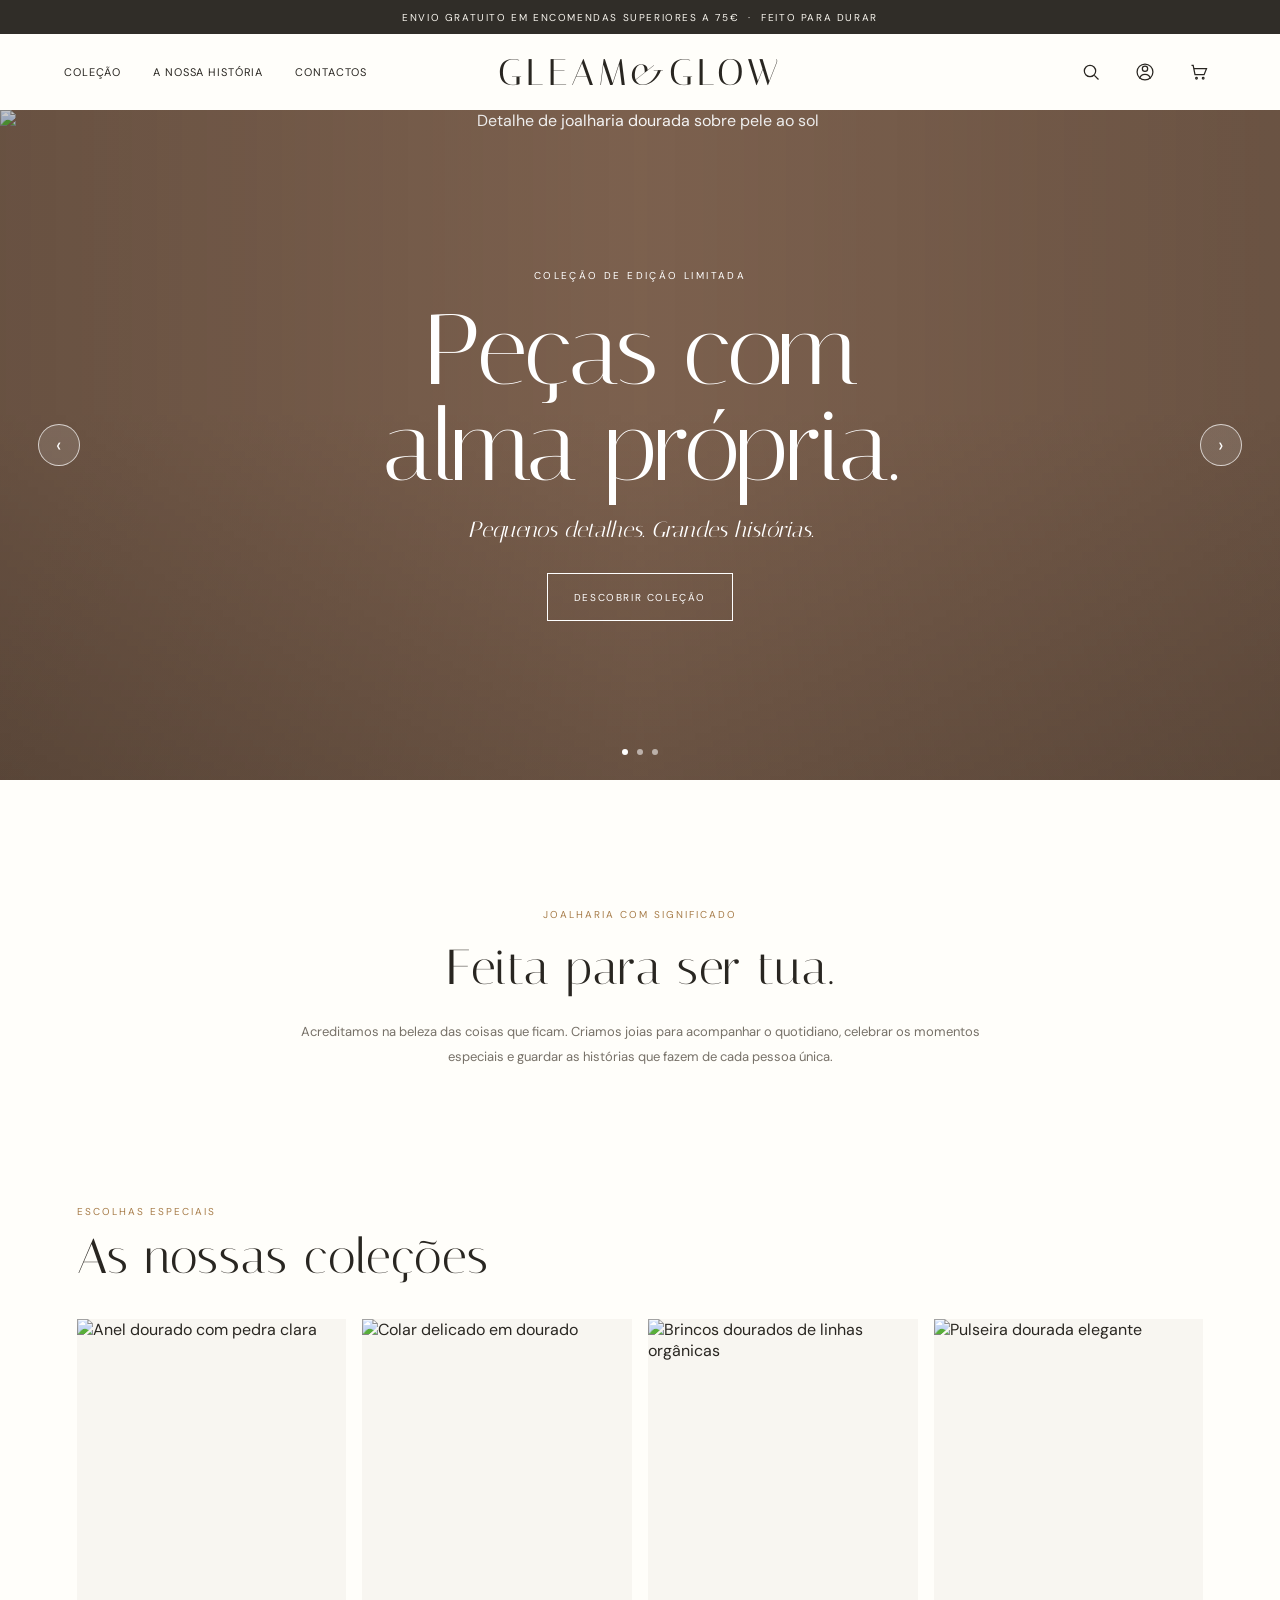
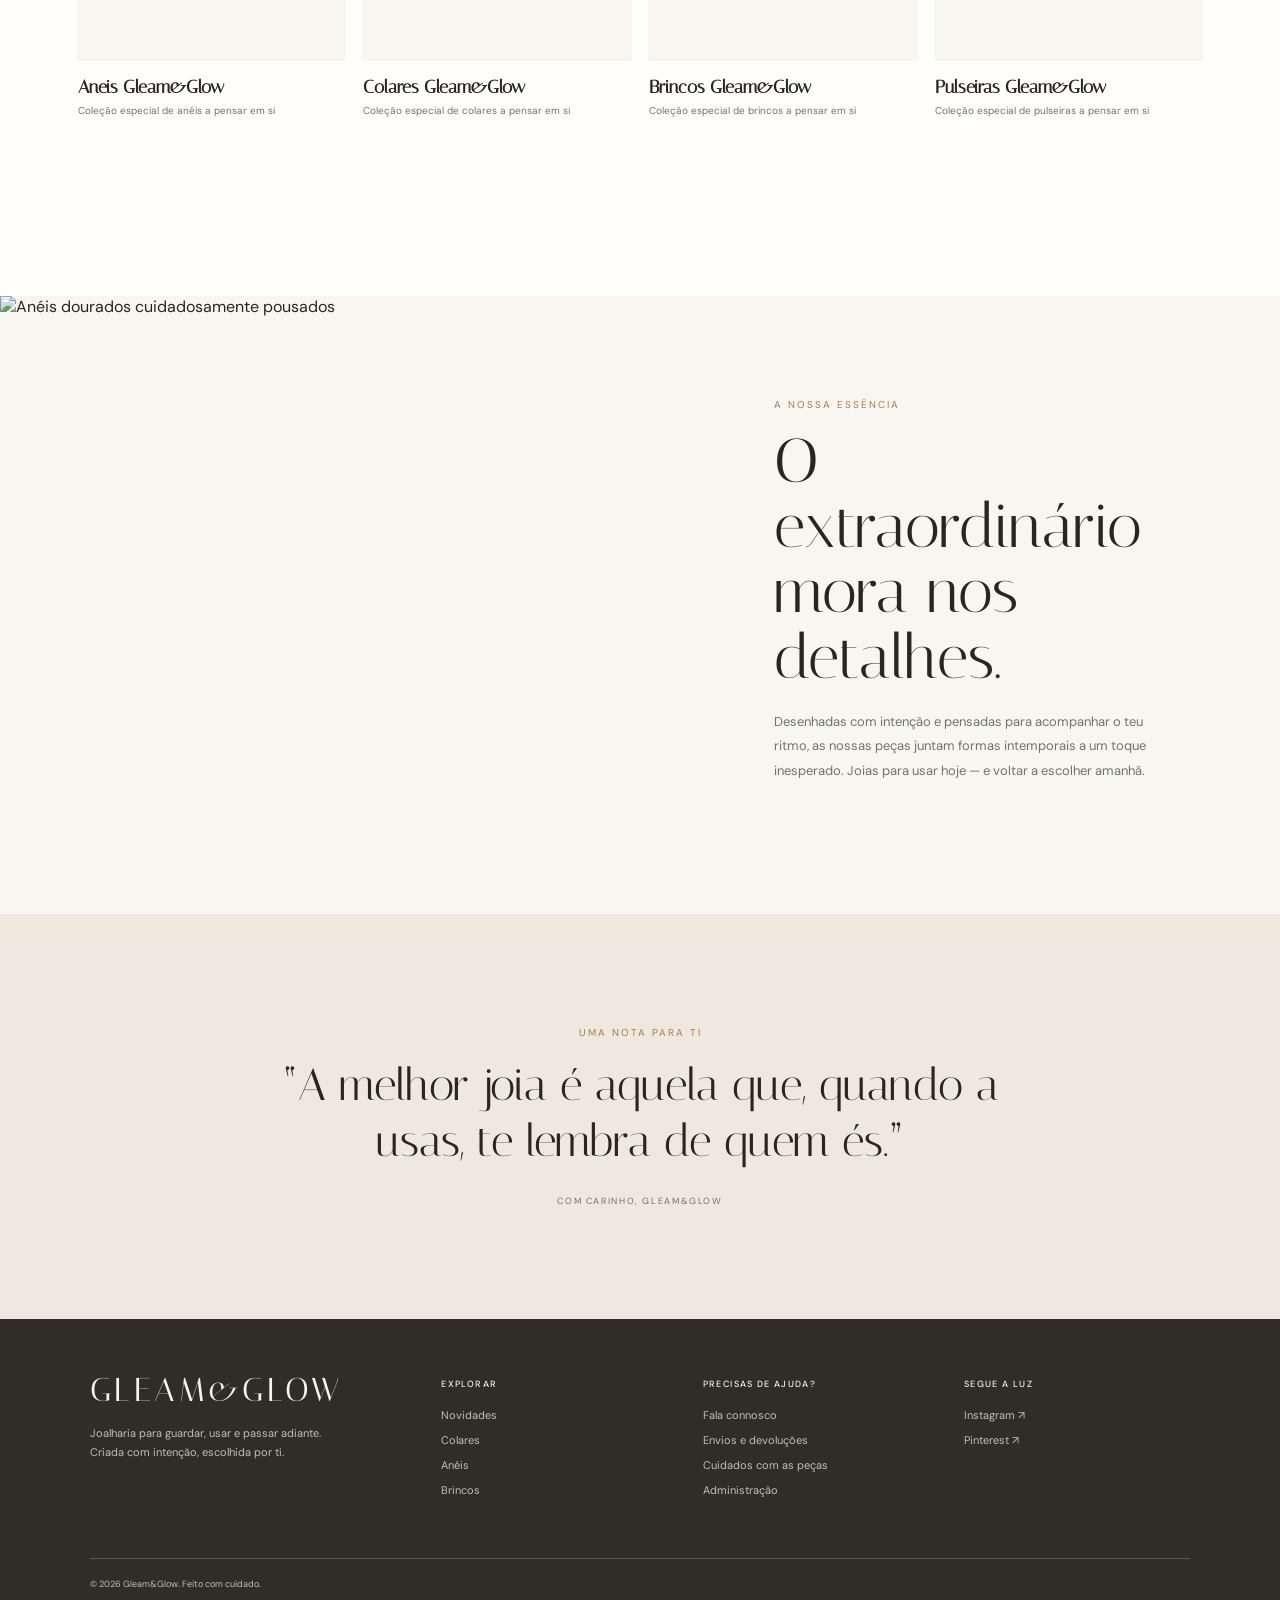
==== index.html @ 5b0f374b "Add files via upload" ====
<!doctype html>
<html lang="pt-PT">
<head>
  <meta charset="utf-8">
  <meta name="viewport" content="width=device-width, initial-scale=1">
  <meta name="theme-color" content="#f8f6f1">
  <meta name="description" content="Joalharia para guardar, usar e passar adiante. Descubra peças feitas para acompanhar os seus momentos.">
  <title>Gleam&Glow — Joalharia para todos os dias</title>
  <link rel="preconnect" href="https://images.unsplash.com">
  <link rel="preconnect" href="https://fonts.googleapis.com">
  <link rel="preconnect" href="https://fonts.gstatic.com" crossorigin>
  <link href="https://fonts.googleapis.com/css2?family=DM+Sans:wght@400;500;600&family=Italiana&display=swap" rel="stylesheet">
  <link rel="stylesheet" href="styles.css">
</head>

<script src="https://cdn.jsdelivr.net/npm/@supabase/supabase-js@2"></script>
<script src="supabase-config.js"></script>


<body>
  <div class="announcement">Envio gratuito em encomendas superiores a 75€ &nbsp;·&nbsp; Feito para durar</div>
  <header class="site-header">
    <button class="menu-toggle" type="button" aria-label="Abrir menu" aria-expanded="false">
      <svg viewBox="0 0 24 24" aria-hidden="true"><path d="M3 7h18M3 12h18M3 17h18"/></svg>
    </button>
    <nav class="main-nav" aria-label="Navegação principal">
      <a href="#colecao">Coleção</a>
      <a href="#historia">A nossa história</a>
      <a href="#contactos">Contactos</a>
    </nav>
    <a class="wordmark" href="#" aria-label="Gleam&Glow — início">GLEAM&GLOW</a>
    <div class="header-actions">
      <button class="icon-button search-button" type="button" aria-label="Pesquisar" data-message="A pesquisa estará disponível em breve.">
        <svg viewBox="0 0 24 24" aria-hidden="true"><circle cx="10.8" cy="10.8" r="6.8"/><path d="m16 16 5 5"/></svg>
      </button>
      <a class="icon-button account-button" href="admin.html" aria-label="Painel de administração">
        <svg viewBox="0 0 24 24" aria-hidden="true"><circle cx="12" cy="8" r="3.2"/><path d="M5.5 20c.7-3.5 3-5.3 6.5-5.3s5.8 1.8 6.5 5.3"/><circle cx="12" cy="12" r="9.5"/></svg>
      </a>
      <button class="icon-button" type="button" aria-label="Carrinho" data-message="O seu carrinho está vazio.">
        <svg viewBox="0 0 24 24" aria-hidden="true"><path d="M3 4h2l2.2 11.2h10.9L21 8H6"/><circle cx="9" cy="19.5" r="1"/><circle cx="17" cy="19.5" r="1"/></svg>
        <span class="cart-count" aria-live="polite">0</span>
      </button>
    </div>
  </header>

  <main>
    <section class="hero" aria-label="Novidades Gleam&Glow">
      <img class="hero-image" src="https://images.unsplash.com/photo-1617038220319-276d3cfab638?auto=format&fit=crop&w=2200&q=88" alt="Detalhe de joalharia dourada sobre pele ao sol">
      <button class="hero-arrow prev" type="button" aria-label="Imagem anterior">‹</button>
      <div class="hero-content">
        <p class="eyebrow">Coleção de edição limitada</p>
        <h1>Peças com<br>alma própria.</h1>
        <p class="hero-copy">Pequenos detalhes. Grandes histórias.</p>
        <a class="button" href="#colecao">Descobrir coleção</a>
      </div>
      <button class="hero-arrow next" type="button" aria-label="Imagem seguinte">›</button>
      <div class="hero-dots" aria-label="Escolher imagem">
        <button type="button" aria-label="Imagem 1" aria-current="true"></button>
        <button type="button" aria-label="Imagem 2" aria-current="false"></button>
        <button type="button" aria-label="Imagem 3" aria-current="false"></button>
      </div>
    </section>

    <section class="intro">
      <p class="section-label">Joalharia com significado</p>
      <h2>Feita para ser tua.</h2>
      <p>Acreditamos na beleza das coisas que ficam. Criamos joias para acompanhar o quotidiano, celebrar os momentos especiais e guardar as histórias que fazem de cada pessoa única.</p>
    </section>

    <section class="collections" id="colecao">
      <div class="section-head">
        <div>
          <p class="section-label">Escolhas especiais</p>
          <h2 class="section-heading">As nossas coleções</h2>
        </div>
      </div>
      <div class="product-grid">
        <article class="product-card">
          <div class="product-photo">
            <img src="https://images.unsplash.com/photo-1605100804763-247f67b3557e?auto=format&fit=crop&w=900&q=85" alt="Anel dourado com pedra clara" loading="lazy">
            <a class="quick-add collection-link" href="aneis.html">Ver toda a coleção</a>
          </div>
          <div class="product-info"><div><h3 class="product-name">Aneis Gleam&Glow</h3><p class="product-detail">Coleção especial de anéis a pensar em si</p></div></div>
        </article>
        <article class="product-card">
          <div class="product-photo">
            <img src="https://images.unsplash.com/photo-1611591437281-460bfbe1220a?auto=format&fit=crop&w=900&q=85" alt="Colar delicado em dourado" loading="lazy">
            <a class="quick-add collection-link" href="colares.html">Ver toda a coleção</a>
          </div>
          <div class="product-info"><div><h3 class="product-name">Colares Gleam&Glow</h3><p class="product-detail">Coleção especial de colares a pensar em si</p></div></div>
        </article>
        <article class="product-card">
          <div class="product-photo">
            <img src="https://images.unsplash.com/photo-1617038220319-276d3cfab638?auto=format&fit=crop&w=900&q=85" alt="Brincos dourados de linhas orgânicas" loading="lazy">
            <a class="quick-add collection-link" href="brincos.html">Ver toda a coleção</a>
          </div>
          <div class="product-info"><div><h3 class="product-name">Brincos Gleam&Glow</h3><p class="product-detail">Coleção especial de brincos a pensar em si</p></div></div>
        </article>
        <article class="product-card">
          <div class="product-photo">
            <img src="https://images.unsplash.com/photo-1617038260897-41a1f14a8ca0?auto=format&fit=crop&w=900&q=85" alt="Pulseira dourada elegante" loading="lazy">
            <a class="quick-add collection-link" href="pulseiras.html">Ver toda a coleção</a>
          </div>
          <div class="product-info"><div><h3 class="product-name">Pulseiras Gleam&Glow</h3><p class="product-detail">Coleção especial de pulseiras a pensar em si</p></div></div>
        </article>
      </div>
    </section>

     <section class="image-story" id="historia">
      <div class="story-image">
        <img src="https://images.unsplash.com/photo-1611652022419-a9419f74343d?auto=format&fit=crop&w=1400&q=85" alt="Anéis dourados cuidadosamente pousados">
      </div>
      <div class="story-copy">
        <p class="section-label">A nossa essência</p>
        <h2>O extraordinário mora nos detalhes.</h2>
        <p>Desenhadas com intenção e pensadas para acompanhar o teu ritmo, as nossas peças juntam formas intemporais a um toque inesperado. Joias para usar hoje — e voltar a escolher amanhã.</p>
      </div>
    </section>

    <section class="quote">
      <p class="section-label">Uma nota para ti</p>
      <blockquote>“A melhor joia é aquela que, quando a usas, te lembra de quem és.”</blockquote>
      <cite>Com carinho, Gleam&Glow</cite>
    </section>
  </main>

  <footer id="contactos">
    <div class="footer-top">
      <div class="footer-brand">
        <a class="wordmark" href="#">GLEAM&GLOW</a>
        <p>Joalharia para guardar, usar e passar adiante. Criada com intenção, escolhida por ti.</p>
      </div>
      <div class="footer-column"><h3>Explorar</h3><a href="#colecao">Novidades</a><a href="#colecao">Colares</a><a href="#colecao">Anéis</a><a href="#colecao">Brincos</a></div>
      <div class="footer-column"><h3>Precisas de ajuda?</h3><a href="mailto:gleamandglow.pt">Fala connosco</a><a href="#contactos">Envios e devoluções</a><a href="#contactos">Cuidados com as peças</a><a href="admin.html">Administração</a></div>
      <div class="footer-column"><h3>Segue a luz</h3><a href="#contactos">Instagram ↗</a><a href="#contactos">Pinterest ↗</a></div>
    </div>
    <div class="footer-bottom"><span>© 2026 Gleam&Glow. Feito com cuidado.</span></div>
  </footer>
  <div class="toast" role="status" aria-live="polite"></div>

  <script src="script.js"></script>
</body>
</html>
---- styles.css ----
:root {
      --ink: #292621;
      --muted: #777168;
      --paper: #f8f6f1;
      --white: #fffefa;
      --sand: #e9e2d7;
      --gold: #a77c49;
      --line: rgba(41, 38, 33, .15);
      --serif: "Italiana", Georgia, serif;
      --sans: "DM Sans", Arial, sans-serif;
    }

    * { box-sizing: border-box; }
    html { scroll-behavior: smooth; }
    body { margin: 0; color: var(--ink); background: var(--white); font-family: var(--sans); }
    button, a { color: inherit; font: inherit; }
    a { text-decoration: none; }
    button { cursor: pointer; }
    img { display: block; width: 100%; }

    .announcement {
      min-height: 34px;
      display: grid;
      place-items: center;
      padding: 7px 16px;
      background: #302d28;
      color: #f9f6ef;
      font-size: 10px;
      letter-spacing: .16em;
      text-align: center;
      text-transform: uppercase;
    }
    .site-header {
      height: 76px;
      position: relative;
      z-index: 5;
      display: grid;
      grid-template-columns: 1fr auto 1fr;
      align-items: center;
      padding: 0 clamp(22px, 5vw, 82px);
      background: var(--white);
    }
    .main-nav, .header-actions { display: flex; align-items: center; gap: clamp(18px, 2.5vw, 38px); }
    .main-nav a {
      font-size: 11px;
      letter-spacing: .08em;
      text-transform: uppercase;
      transition: color .2s ease;
    }
    .main-nav a:hover, .header-actions button:hover, .header-actions a:hover { color: var(--gold); }
    .wordmark {
      font-family: var(--serif);
      font-size: clamp(28px, 3vw, 37px);
      letter-spacing: .11em;
      line-height: 1;
    }
    .header-actions { position: relative; justify-content: flex-end; gap: 20px; }
    .icon-button, .menu-toggle {
      position: relative;
      display: grid;
      place-items: center;
      width: 34px;
      height: 38px;
      padding: 0;
      border: 0;
      background: none;
    }
    .icon-button svg, .menu-toggle svg { width: 20px; height: 20px; stroke: currentColor; fill: none; stroke-width: 1.5; }
    .cart-count {
      position: absolute;
      top: 1px;
      right: -3px;
      display: grid;
      min-width: 16px;
      height: 16px;
      place-items: center;
      padding: 0 4px;
      border-radius: 50%;
      background: var(--gold);
      color: white;
      font-size: 9px;
    }
    .cart-count[hidden] { display: none; }
    .cart-popover {
      position: absolute;
      z-index: 20;
      top: calc(100% + 17px);
      right: 0;
      display: none;
      width: min(390px, calc(100vw - 32px));
      max-height: min(75vh, 620px);
      padding: 22px;
      overflow-y: auto;
      border: 1px solid var(--line);
      background: var(--white);
      box-shadow: 0 16px 40px rgba(41, 38, 33, .16);
    }
    .cart-popover.open { display: block; }
    .cart-popover-heading { display: flex; align-items: center; justify-content: space-between; padding-bottom: 14px; border-bottom: 1px solid var(--line); }
    .cart-popover-heading h2 { margin: 0; font-family: var(--serif); font-size: 24px; font-weight: 400; }
    .cart-popover-close { width: 30px; height: 30px; border: 0; background: none; font-size: 25px; }
    .cart-popover-empty, .cart-empty { margin: 22px 0; color: var(--muted); font-size: 12px; }
    .cart-popover-item { display: grid; grid-template-columns: 76px 1fr; gap: 14px; padding: 16px 0; border-bottom: 1px solid var(--line); }
    .cart-popover-item > img { width: 76px; height: 92px; object-fit: cover; }
    .cart-popover-info h3 { margin: 0 0 4px; font-family: var(--serif); font-size: 17px; font-weight: 400; }
    .cart-popover-info > p { margin: 0; color: var(--muted); font-size: 10px; line-height: 1.5; }
    .cart-popover-controls { display: flex; align-items: center; gap: 10px; margin: 11px 0; }
    .cart-popover-controls button { display: grid; width: 26px; height: 26px; place-items: center; border: 1px solid var(--line); background: transparent; }
    .cart-popover-controls button:disabled { opacity: .4; cursor: not-allowed; }
    .cart-popover-controls span { min-width: 14px; font-size: 11px; text-align: center; }
    .cart-popover-controls .cart-remove { width: auto; margin-left: auto; border: 0; color: var(--muted); font-size: 10px; text-decoration: underline; }
    .cart-popover-info .cart-popover-price { color: var(--ink); font-size: 10px; }
    .cart-popover-info .cart-stock { margin: -5px 0 8px; }
    .cart-popover-footer { padding-top: 16px; }
    .cart-popover-total-row, .checkout-total-row { display: flex; justify-content: space-between; gap: 16px; font-size: 12px; }
    .cart-checkout { width: 100%; margin-top: 14px; border-color: var(--ink); background: var(--ink); color: var(--white); }
    .cart-checkout[hidden] { display: none; }
    .cart-checkout:hover { background: var(--gold); border-color: var(--gold); color: white; }
    .menu-toggle { display: none; }

    .hero {
      min-height: min(670px, 72vw);
      height: 650px;
      position: relative;
      display: grid;
      place-items: center;
      overflow: hidden;
      background: #806451;
      color: white;
      text-align: center;
    }
    .hero-image {
      position: absolute;
      inset: 0;
      width: 100%;
      height: 100%;
      object-fit: cover;
      object-position: center 48%;
      animation: reveal 1.2s ease both;
    }
    .hero::after {
      position: absolute;
      inset: 0;
      background: linear-gradient(90deg, rgba(28, 23, 18, .24), rgba(28, 23, 18, .04) 50%, rgba(28, 23, 18, .22)),
                  linear-gradient(0deg, rgba(28, 23, 18, .2), transparent 55%);
      content: "";
    }
    .hero-content { position: relative; z-index: 1; width: min(680px, 90%); padding: 30px 0; }
    .eyebrow { margin: 0 0 20px; font-size: 10px; letter-spacing: .24em; text-transform: uppercase; }
    .hero h1 {
      margin: 0;
      font-family: var(--serif);
      font-size: clamp(50px, 8vw, 100px);
      font-weight: 400;
      line-height: .96;
      letter-spacing: -.025em;
    }
    .hero-copy { margin: 23px auto 30px; font-family: var(--serif); font-size: clamp(17px, 2vw, 22px); font-style: italic; }
    .button {
      display: inline-flex;
      min-height: 48px;
      align-items: center;
      justify-content: center;
      padding: 0 26px;
      border: 1px solid currentColor;
      background: transparent;
      color: inherit;
      font-size: 10px;
      letter-spacing: .16em;
      text-transform: uppercase;
      transition: background .2s ease, color .2s ease, border-color .2s ease;
    }
    .button:hover { border-color: var(--ink); background: var(--ink); color: white; }
    .hero .button:hover { border-color: white; background: white; color: var(--ink); }
    .hero-arrow {
      position: absolute;
      z-index: 2;
      top: 50%;
      display: grid;
      width: 42px;
      height: 42px;
      place-items: center;
      border: 1px solid rgba(255,255,255,.7);
      border-radius: 50%;
      background: rgba(255,255,255,.12);
      color: white;
      font-size: 20px;
      transform: translateY(-50%);
      transition: background .2s ease;
    }
    .hero-arrow:hover { background: rgba(255,255,255,.3); }
    .hero-arrow.prev { left: clamp(16px, 3vw, 46px); }
    .hero-arrow.next { right: clamp(16px, 3vw, 46px); }
    .hero-dots { position: absolute; z-index: 2; bottom: 25px; left: 50%; display: flex; gap: 9px; transform: translateX(-50%); }
    .hero-dots button { width: 6px; height: 6px; padding: 0; border: 0; border-radius: 50%; background: rgba(255,255,255,.55); }
    .hero-dots button[aria-current="true"] { background: white; }

    .intro { padding: clamp(70px, 10vw, 130px) 24px clamp(40px, 6vw, 72px); text-align: center; }
    .section-label { margin: 0 0 18px; color: var(--gold); font-size: 10px; letter-spacing: .2em; text-transform: uppercase; }
    .intro h2, .section-heading {
      margin: 0;
      font-family: var(--serif);
      font-size: clamp(33px, 4vw, 49px);
      font-weight: 400;
      letter-spacing: .02em;
    }
    .intro p:last-child { max-width: 700px; margin: 24px auto 0; color: var(--muted); font-size: 13px; line-height: 1.9; }

    .image-story {
      min-height: 570px;
      display: grid;
      grid-template-columns: 1.05fr .95fr;
      background: var(--paper);
    }
    .story-image { min-height: 570px; overflow: hidden; }
    .story-image img { height: 100%; object-fit: cover; object-position: center; }
    .story-copy { display: flex; flex-direction: column; align-items: flex-start; justify-content: center; padding: clamp(42px, 8vw, 110px); }
    .story-copy h2 { max-width: 430px; margin: 0 0 20px; font-family: var(--serif); font-size: clamp(38px, 5vw, 62px); font-weight: 400; line-height: 1.05; }
    .story-copy p:not(.section-label) { max-width: 430px; margin: 0 0 28px; color: var(--muted); font-size: 13px; line-height: 1.9; }
    .story-copy .button { color: var(--ink); }

    .collections { padding: clamp(75px, 10vw, 128px) clamp(20px, 6vw, 92px); }
    #colecao { padding-top: clamp(36px, 5vw, 64px); padding-bottom: clamp(110px, 14vw, 180px); }
    .section-head { display: flex; align-items: end; justify-content: space-between; gap: 20px; margin-bottom: 34px; }
    .section-head .section-label { margin-bottom: 10px; }
    .text-link { padding-bottom: 5px; border-bottom: 1px solid var(--ink); font-size: 10px; letter-spacing: .12em; text-transform: uppercase; }
    .product-grid { display: grid; grid-template-columns: repeat(4, minmax(0, 1fr)); gap: 16px; }
    .product-card { min-width: 0; }
    .product-photo { position: relative; overflow: hidden; aspect-ratio: .79; background: var(--paper); }
    .product-photo img { height: 100%; object-fit: cover; transition: transform .6s cubic-bezier(.2,.7,.2,1); }
    .product-card:hover .product-photo img { transform: scale(1.045); }
    .collection-page { min-height: 65vh; }
    .gallery-trigger {
      position: absolute;
      inset: 0;
      width: 100%;
      height: 100%;
      padding: 0;
      overflow: hidden;
      border: 0;
      background: none;
    }
    .gallery-trigger::after {
      position: absolute;
      right: 12px;
      bottom: 12px;
      display: grid;
      width: 38px;
      height: 38px;
      place-items: center;
      border-radius: 50%;
      background: rgba(255,254,250,.94);
      color: var(--ink);
      content: "＋";
      font-size: 19px;
      opacity: 0;
      transition: opacity .2s ease;
    }
    .gallery-trigger:hover::after, .gallery-trigger:focus-visible::after { opacity: 1; }
    .product-thumbnails {
      position: absolute;
      z-index: 2;
      right: 9px;
      bottom: 9px;
      left: 9px;
      display: flex;
      gap: 7px;
      overflow-x: auto;
    }
    .product-thumbnail {
      position: relative;
      inset: auto;
      flex: 0 0 44px;
      width: 44px;
      height: 54px;
      border: 1px solid rgba(255,255,255,.8);
      box-shadow: 0 1px 5px rgba(0,0,0,.2);
    }
    .product-thumbnail::after { display: none; }
    .product-thumbnail.is-current { outline: 2px solid var(--gold); outline-offset: 1px; }
    .collection-link { display: flex; align-items: center; justify-content: center; }
    .photo-lightbox {
      width: min(94vw, 1100px);
      max-width: none;
      max-height: 92vh;
      padding: 54px 24px 24px;
      overflow: visible;
      border: 0;
      background: var(--white);
      color: var(--ink);
    }
    .photo-lightbox::backdrop { background: rgba(24,22,19,.88); }
    .lightbox-image { width: auto; max-width: 100%; max-height: calc(92vh - 110px); margin: 0 auto; object-fit: contain; }
    .lightbox-caption { margin: 15px 0 0; color: var(--muted); font-family: var(--serif); font-size: 20px; text-align: center; }
    .lightbox-close {
      position: absolute;
      top: 8px;
      right: 8px;
      width: 38px;
      height: 38px;
      border: 0;
      background: transparent;
      font-size: 28px;
      line-height: 1;
    }
    .lightbox-arrow {
      position: absolute;
      top: 50%;
      width: 42px;
      height: 42px;
      border: 1px solid var(--line);
      border-radius: 50%;
      background: var(--white);
      font-size: 23px;
      transform: translateY(-50%);
    }
    .lightbox-prev { left: -21px; }
    .lightbox-next { right: -21px; }
    .lightbox-arrow:disabled { opacity: .35; cursor: default; }
    .product-tag { position: absolute; top: 13px; left: 13px; padding: 7px 9px; background: var(--white); font-size: 9px; letter-spacing: .1em; text-transform: uppercase; }
    .quick-add {
      position: absolute;
      right: 12px;
      bottom: 12px;
      left: 12px;
      min-height: 40px;
      border: 0;
      background: rgba(255,254,250,.94);
      font-size: 9px;
      letter-spacing: .14em;
      text-transform: uppercase;
      opacity: 0;
      transform: translateY(7px);
      transition: opacity .2s ease, transform .2s ease;
    }
    .product-card:hover .quick-add, .quick-add:focus-visible { opacity: 1; transform: translateY(0); }
    .product-info { display: flex; align-items: start; justify-content: space-between; gap: 10px; padding: 15px 1px 0; }
    .product-name { margin: 0 0 6px; font-family: var(--serif); font-size: 18px; }
    .product-detail { margin: 0; color: var(--muted); font-size: 10px; }
    .product-price { margin: 2px 0 0; white-space: nowrap; font-size: 11px; }
    .product-actions { padding: 14px 1px 0; }
    .product-stock { margin: 0 0 9px; color: var(--muted); font-size: 10px; }
    .add-to-cart {
      width: 100%;
      min-height: 42px;
      border: 1px solid var(--ink);
      background: transparent;
      color: var(--ink);
      font-size: 9px;
      letter-spacing: .14em;
      text-transform: uppercase;
      transition: background .2s ease, color .2s ease;
    }
    .add-to-cart:hover, .add-to-cart:focus-visible { background: var(--ink); color: var(--white); }
    .add-to-cart:disabled { opacity: .45; cursor: not-allowed; }

    .checkout-page { min-height: 65vh; padding: clamp(45px, 7vw, 88px) clamp(20px, 7vw, 100px) 100px; background: var(--paper); }
    .checkout-layout { display: grid; grid-template-columns: minmax(0, 1.2fr) minmax(300px, .8fr); gap: clamp(28px, 6vw, 80px); max-width: 1180px; margin: 0 auto; }
    .checkout-form, .checkout-summary { padding: clamp(22px, 4vw, 42px); background: var(--white); }
    .checkout-form h2, .checkout-summary h2 { margin: 0 0 24px; font-family: var(--serif); font-size: 29px; font-weight: 400; }
    .checkout-fields { display: grid; grid-template-columns: 1fr 1fr; gap: 17px; }
    .checkout-fields label { display: grid; gap: 7px; color: var(--muted); font-size: 11px; }
    .checkout-fields label.full-width { grid-column: 1 / -1; }
    .checkout-fields input, .checkout-fields select { width: 100%; min-height: 44px; padding: 10px 12px; border: 1px solid var(--line); border-radius: 0; background: var(--white); color: var(--ink); font: inherit; font-size: 12px; }
    .payment-methods { display: grid; gap: 11px; margin: 26px 0 0; padding: 0; border: 0; }
    .payment-methods legend { margin-bottom: 12px; font-family: var(--serif); font-size: 22px; }
    .payment-methods label { display: flex; align-items: center; gap: 9px; color: var(--muted); font-size: 12px; }
    .payment-methods input { accent-color: var(--gold); }
    .checkout-submit { width: 100%; margin-top: 26px; background: var(--ink); color: var(--white); }
    .checkout-submit:hover { background: var(--gold); color: white; }
    .checkout-submit:disabled { opacity: .45; cursor: not-allowed; }
    .checkout-note { margin: 12px 0 0; color: var(--muted); font-size: 10px; line-height: 1.6; }
    .checkout-stock-message { min-height: 0; margin: 12px 0 0; color: #a33a32; font-size: 11px; line-height: 1.6; }
    .checkout-item { display: grid; grid-template-columns: 62px 1fr auto; align-items: center; gap: 13px; padding: 13px 0; border-bottom: 1px solid var(--line); }
    .checkout-item img { width: 62px; height: 74px; object-fit: cover; }
    .checkout-item h3 { margin: 0 0 4px; font-family: var(--serif); font-size: 16px; font-weight: 400; }
    .checkout-item p, .checkout-item span { display: block; margin: 0 0 4px; color: var(--muted); font-size: 10px; }
    .checkout-item strong { font-size: 11px; white-space: nowrap; }
    .checkout-empty { color: var(--muted); font-size: 12px; line-height: 1.7; }
    .checkout-totals { display: grid; gap: 14px; padding-top: 20px; }
    .checkout-total-row { font-size: 12px; }
    .checkout-total-row.final { margin-top: 3px; padding-top: 15px; border-top: 1px solid var(--line); font-size: 15px; }
    .shipping-note { margin: 15px 0 0; color: var(--muted); font-size: 10px; line-height: 1.6; }

    .quote {
      padding: clamp(70px, 9vw, 112px) 24px;
      background: #eee8df;
      text-align: center;
    }
    .quote blockquote { max-width: 800px; margin: 0 auto; font-family: var(--serif); font-size: clamp(29px, 4vw, 45px); line-height: 1.25; }
    .quote cite { display: block; margin-top: 25px; color: var(--muted); font-family: var(--sans); font-size: 9px; font-style: normal; letter-spacing: .18em; text-transform: uppercase; }

    .newsletter { display: grid; grid-template-columns: 1fr 1fr; gap: 35px; align-items: center; padding: 68px clamp(24px, 8vw, 120px); }
    .newsletter h2 { margin: 0 0 10px; font-family: var(--serif); font-size: 34px; font-weight: 400; }
    .newsletter p { margin: 0; color: var(--muted); font-size: 12px; line-height: 1.7; }
    .newsletter-form { display: flex; border-bottom: 1px solid var(--ink); }
    .newsletter-form input { width: 100%; min-width: 0; padding: 15px 0; border: 0; outline: 0; background: none; font: inherit; font-size: 12px; }
    .newsletter-form button { padding: 0 3px 0 18px; border: 0; background: none; font-size: 10px; letter-spacing: .12em; text-transform: uppercase; }
    .form-message { grid-column: 2; min-height: 16px; margin-top: -26px !important; color: var(--gold) !important; font-size: 11px !important; }

    footer { padding: 54px clamp(24px, 7vw, 100px) 24px; background: #302d28; color: #f7f3eb; }
    .footer-top { display: grid; grid-template-columns: 1.4fr 1fr 1fr 1fr; gap: 35px; padding-bottom: 50px; }
    .footer-brand .wordmark { display: inline-block; font-size: 33px; }
    .footer-brand p { max-width: 250px; margin: 18px 0 0; color: #c5beb3; font-size: 11px; line-height: 1.8; }
    .footer-column h3 { margin: 5px 0 18px; font-size: 9px; font-weight: 500; letter-spacing: .15em; text-transform: uppercase; }
    .footer-column a { display: block; width: fit-content; margin: 0 0 11px; color: #c5beb3; font-size: 11px; }
    .footer-column a:hover { color: white; }
    .footer-bottom { display: flex; justify-content: space-between; gap: 16px; padding-top: 19px; border-top: 1px solid rgba(255,255,255,.2); color: #c5beb3; font-size: 9px; }
    .toast {
      position: fixed;
      z-index: 10;
      right: 22px;
      bottom: 22px;
      max-width: calc(100vw - 44px);
      padding: 14px 18px;
      background: var(--ink);
      color: white;
      font-size: 12px;
      opacity: 0;
      pointer-events: none;
      transform: translateY(10px);
      transition: opacity .2s ease, transform .2s ease;
    }
    .toast.visible { opacity: 1; transform: translateY(0); }
    @keyframes reveal { from { opacity: .7; transform: scale(1.025); } to { opacity: 1; transform: scale(1); } }

    .product-grid-message { grid-column: 1 / -1; color: var(--muted); font-size: 13px; }
    .product-image-placeholder, .cart-image-placeholder { background: var(--sand); }
    .product-image-placeholder { width: 100%; height: 100%; }
    .cart-image-placeholder { width: 76px; height: 92px; }

    .admin-body { min-height: 100vh; background: var(--paper); }
    .admin-header { display: flex; align-items: center; justify-content: space-between; padding: 22px clamp(20px, 6vw, 82px); background: var(--white); }
    .admin-header .wordmark { font-size: 29px; }
    .admin-page { max-width: 1440px; min-height: calc(100vh - 78px); margin: 0 auto; padding: clamp(35px, 6vw, 76px) clamp(20px, 5vw, 72px); }
    .admin-login { width: min(100%, 440px); margin: 5vh auto; padding: clamp(25px, 5vw, 46px); background: var(--white); }
    .admin-login > p:not(.section-label):not(.admin-message) { color: var(--muted); font-size: 12px; line-height: 1.7; }
    .admin-login .section-heading, .admin-dashboard .section-heading { margin-bottom: 12px; }
    .admin-login-form, .product-form { display: grid; gap: 16px; margin-top: 24px; }
    .admin-login-form label, .product-form > label, .admin-form-row label { display: grid; gap: 7px; color: var(--muted); font-size: 11px; }
    .admin-login-form input, .product-form input:not([type="checkbox"]), .product-form textarea, .product-form select {
      width: 100%; min-height: 43px; padding: 10px 12px; border: 1px solid var(--line); border-radius: 0;
      background: var(--white); color: var(--ink); font: inherit; font-size: 12px;
    }
    .product-form textarea { resize: vertical; }
    .admin-primary { width: 100%; border-color: var(--ink); background: var(--ink); color: var(--white); }
    .admin-primary:hover { border-color: var(--gold); background: var(--gold); }
    .admin-primary:disabled { opacity: .55; cursor: wait; }
    .admin-message { min-height: 18px; margin: 12px 0 0; color: var(--gold); font-size: 11px; line-height: 1.6; }
    .admin-message.is-error { color: #a33a32; }
    .admin-dashboard-heading, .admin-list-heading { display: flex; align-items: center; justify-content: space-between; gap: 20px; }
    .admin-dashboard-heading { margin-bottom: 30px; }
    .admin-account { margin: 0; color: var(--muted); font-size: 11px; }
    .admin-logout, .admin-refresh, .admin-cancel, .admin-row-actions button {
      min-height: 38px; padding: 0 14px; border: 1px solid var(--line); background: transparent; color: var(--ink); font-size: 10px;
    }
    .admin-layout { display: grid; grid-template-columns: minmax(270px, .75fr) minmax(0, 1.8fr); align-items: start; gap: 22px; }
    .admin-panel { min-width: 0; padding: clamp(20px, 3vw, 32px); background: var(--white); }
    .admin-panel h2 { margin: 0; font-family: var(--serif); font-size: 25px; font-weight: 400; }
    .admin-form-row { display: grid; grid-template-columns: 1fr 1fr; gap: 12px; }
    .admin-checkbox { display: flex !important; grid-template-columns: auto 1fr; align-items: center; gap: 9px !important; }
    .admin-checkbox input { accent-color: var(--gold); }
    .admin-form-actions { display: grid; gap: 10px; }
    .admin-cancel[hidden] { display: none; }
    .admin-image-preview { max-width: 220px; margin: 0; }
    .admin-image-preview img { width: 100%; max-height: 220px; object-fit: contain; background: var(--paper); }
    .admin-image-preview figcaption { margin-top: 7px; color: var(--muted); font-size: 10px; line-height: 1.5; }
    .product-form .admin-add-image-url { min-height: 38px; border: 1px solid var(--line); background: transparent; color: var(--ink); font-size: 10px; }
    .product-form .admin-add-image-url:disabled, .product-form input:disabled { opacity: .5; cursor: not-allowed; }
    .admin-gallery-manager { display: grid; gap: 10px; }
    .admin-gallery-count { margin: 0; color: var(--muted); font-size: 10px; }
    .admin-gallery-previews { display: grid; grid-template-columns: repeat(auto-fill, minmax(112px, 1fr)); gap: 10px; }
    .admin-gallery-item { min-width: 0; padding: 7px; border: 1px solid var(--line); background: var(--paper); }
    .admin-gallery-item.is-cover { border-color: var(--gold); }
    .admin-gallery-item > img { width: 100%; aspect-ratio: 1; object-fit: cover; background: var(--white); }
    .admin-gallery-item-controls { display: grid; gap: 7px; margin-top: 7px; }
    .admin-gallery-item-controls label { display: flex; align-items: center; gap: 5px; font-size: 9px; }
    .admin-gallery-item-controls input { accent-color: var(--gold); }
    .admin-gallery-item-controls button { min-height: 28px; border: 1px solid var(--line); background: var(--white); font-size: 9px; }
    .admin-gallery-item small { display: block; margin-top: 5px; overflow: hidden; color: var(--muted); font-size: 8px; text-overflow: ellipsis; white-space: nowrap; }
    .admin-gallery-empty { grid-column: 1 / -1; margin: 0; padding: 15px; border: 1px dashed var(--line); color: var(--muted); font-size: 10px; }
    .admin-tabs { display: flex; gap: 8px; margin-bottom: 22px; border-bottom: 1px solid var(--line); }
    .admin-tab { padding: 12px 18px; border: 0; border-bottom: 2px solid transparent; background: transparent; color: var(--muted); font-size: 11px; letter-spacing: .08em; text-transform: uppercase; }
    .admin-tab.is-active { border-bottom-color: var(--gold); color: var(--ink); }
    .admin-tab:focus-visible { outline: 2px solid var(--gold); outline-offset: 2px; }
    .admin-tab-panel[hidden] { display: none; }
    .admin-panel-note { margin: 8px 0 0; color: var(--muted); font-size: 11px; line-height: 1.6; }
    .orders-refresh, .order-details-close { min-height: 38px; padding: 0 14px; border: 1px solid var(--line); background: transparent; color: var(--ink); font-size: 10px; white-space: nowrap; }
    .orders-filters { display: grid; grid-template-columns: minmax(200px, 2fr) repeat(3, minmax(130px, 1fr)); gap: 14px; margin: 22px 0; }
    .orders-filters label { display: grid; gap: 7px; color: var(--muted); font-size: 10px; }
    .orders-filters input, .orders-filters select, .orders-table select { min-width: 0; min-height: 38px; padding: 8px 10px; border: 1px solid var(--line); border-radius: 0; background: var(--white); color: var(--ink); font: inherit; font-size: 11px; }
    .orders-table code { display: block; max-width: 150px; overflow: hidden; font-family: var(--sans); font-size: 9px; text-overflow: ellipsis; }
    .orders-table td strong, .orders-table td small { display: block; }
    .orders-table td small { margin-top: 4px; color: var(--muted); font-size: 9px; }
    .payment-status { display: inline-block; padding: 5px 8px; background: var(--sand); font-size: 9px; }
    .payment-status.status-paid { background: #e4eee3; }
    .payment-status.status-refunded, .payment-status.status-failed { background: #f2e3df; }
    .order-details { margin-top: 34px; padding-top: 24px; border-top: 1px solid var(--line); }
    .order-details h3 { margin: 0; font-family: var(--serif); font-size: 24px; font-weight: 400; }
    .order-contact { display: grid; grid-template-columns: repeat(2, minmax(0, 1fr)); gap: 16px 24px; margin: 22px 0; }
    .order-contact div { min-width: 0; }
    .order-contact dt { margin-bottom: 5px; color: var(--muted); font-size: 10px; }
    .order-contact dd { margin: 0; overflow-wrap: anywhere; font-size: 12px; }
    .order-totals { width: min(100%, 340px); margin: 18px 0 0 auto; }
    .order-totals p { display: flex; justify-content: space-between; gap: 14px; margin: 0; padding: 8px 0; font-size: 11px; }
    .order-totals p:last-child { border-top: 1px solid var(--line); font-size: 13px; }
    .sr-only { position: absolute; width: 1px; height: 1px; padding: 0; overflow: hidden; clip: rect(0, 0, 0, 0); white-space: nowrap; clip-path: inset(50%); border: 0; }
    .admin-list-heading { margin-bottom: 10px; }
    .admin-refresh { white-space: nowrap; }
    .admin-table-wrap { overflow-x: auto; }
    .admin-table-wrap table { width: 100%; border-collapse: collapse; text-align: left; }
    .admin-table-wrap th, .admin-table-wrap td { padding: 13px 10px; border-bottom: 1px solid var(--line); font-size: 11px; white-space: nowrap; }
    .admin-table-wrap th { color: var(--muted); font-weight: 500; }
    .admin-table-wrap td strong, .admin-table-wrap td small { display: block; }
    .admin-table-wrap td small { margin-top: 5px; color: var(--muted); font-size: 9px; }
    .admin-row-actions { display: flex; gap: 7px; }
    .admin-row-actions button { min-height: 31px; padding: 0 9px; }
    .admin-row-actions button:hover, .admin-logout:hover, .admin-refresh:hover, .admin-cancel:hover { border-color: var(--gold); color: var(--gold); }

    @media (max-width: 760px) {
      .site-header { height: 66px; grid-template-columns: 1fr auto 1fr; padding: 0 18px; }
      .menu-toggle { display: grid; justify-self: start; }
      .main-nav {
        position: absolute;
        top: 66px;
        right: 0;
        left: 0;
        display: none;
        align-items: stretch;
        gap: 0;
        padding: 8px 22px 18px;
        background: var(--white);
        box-shadow: 0 14px 18px rgba(0,0,0,.08);
      }
      .main-nav.open { display: flex; flex-direction: column; }
      .main-nav a { padding: 14px 0; border-bottom: 1px solid var(--line); }
      .wordmark { font-size: 29px; }
      .header-actions { gap: 8px; }
      .cart-popover { position: fixed; top: 100px; right: 12px; }
      .header-actions .account-button { display: none; }
      .hero { height: 590px; min-height: 520px; }
      .hero-image { object-position: 58% center; }
      .hero-arrow { width: 34px; height: 34px; font-size: 17px; }
      .image-story { grid-template-columns: 1fr; }
      .story-image { min-height: 0; aspect-ratio: 1.13; }
      .story-copy { padding: 55px 28px 65px; }
      .product-grid { grid-template-columns: repeat(2, minmax(0, 1fr)); gap: 28px 12px; }
      .quick-add { opacity: 1; transform: none; }
      .gallery-trigger::after { opacity: 1; }
      .newsletter { grid-template-columns: 1fr; gap: 25px; padding: 55px 25px; }
      .checkout-layout { grid-template-columns: 1fr; }
      .checkout-summary { grid-row: 1; }
      .form-message { grid-column: 1; margin-top: -18px !important; }
      .footer-top { grid-template-columns: 1fr 1fr; gap: 35px 20px; }
      .footer-brand { grid-column: 1 / -1; }
      .admin-layout { grid-template-columns: 1fr; }
      .admin-dashboard-heading { align-items: flex-start; }
      .orders-filters { grid-template-columns: 1fr 1fr; }
      .orders-filters label:first-child { grid-column: 1 / -1; }
    }
    @media (max-width: 420px) {
      .announcement { font-size: 8px; letter-spacing: .1em; }
      .header-actions .search-button { display: none; }
      .section-head { align-items: flex-start; flex-direction: column; }
      .product-name { font-size: 16px; }
      .product-price { font-size: 10px; }
      .checkout-fields { grid-template-columns: 1fr; }
      .checkout-fields label.full-width { grid-column: auto; }
      .footer-bottom { flex-direction: column; }
    }
    @media (prefers-reduced-motion: reduce) {
      *, *::before, *::after { scroll-behavior: auto !important; animation-duration: .01ms !important; transition-duration: .01ms !important; }
    }
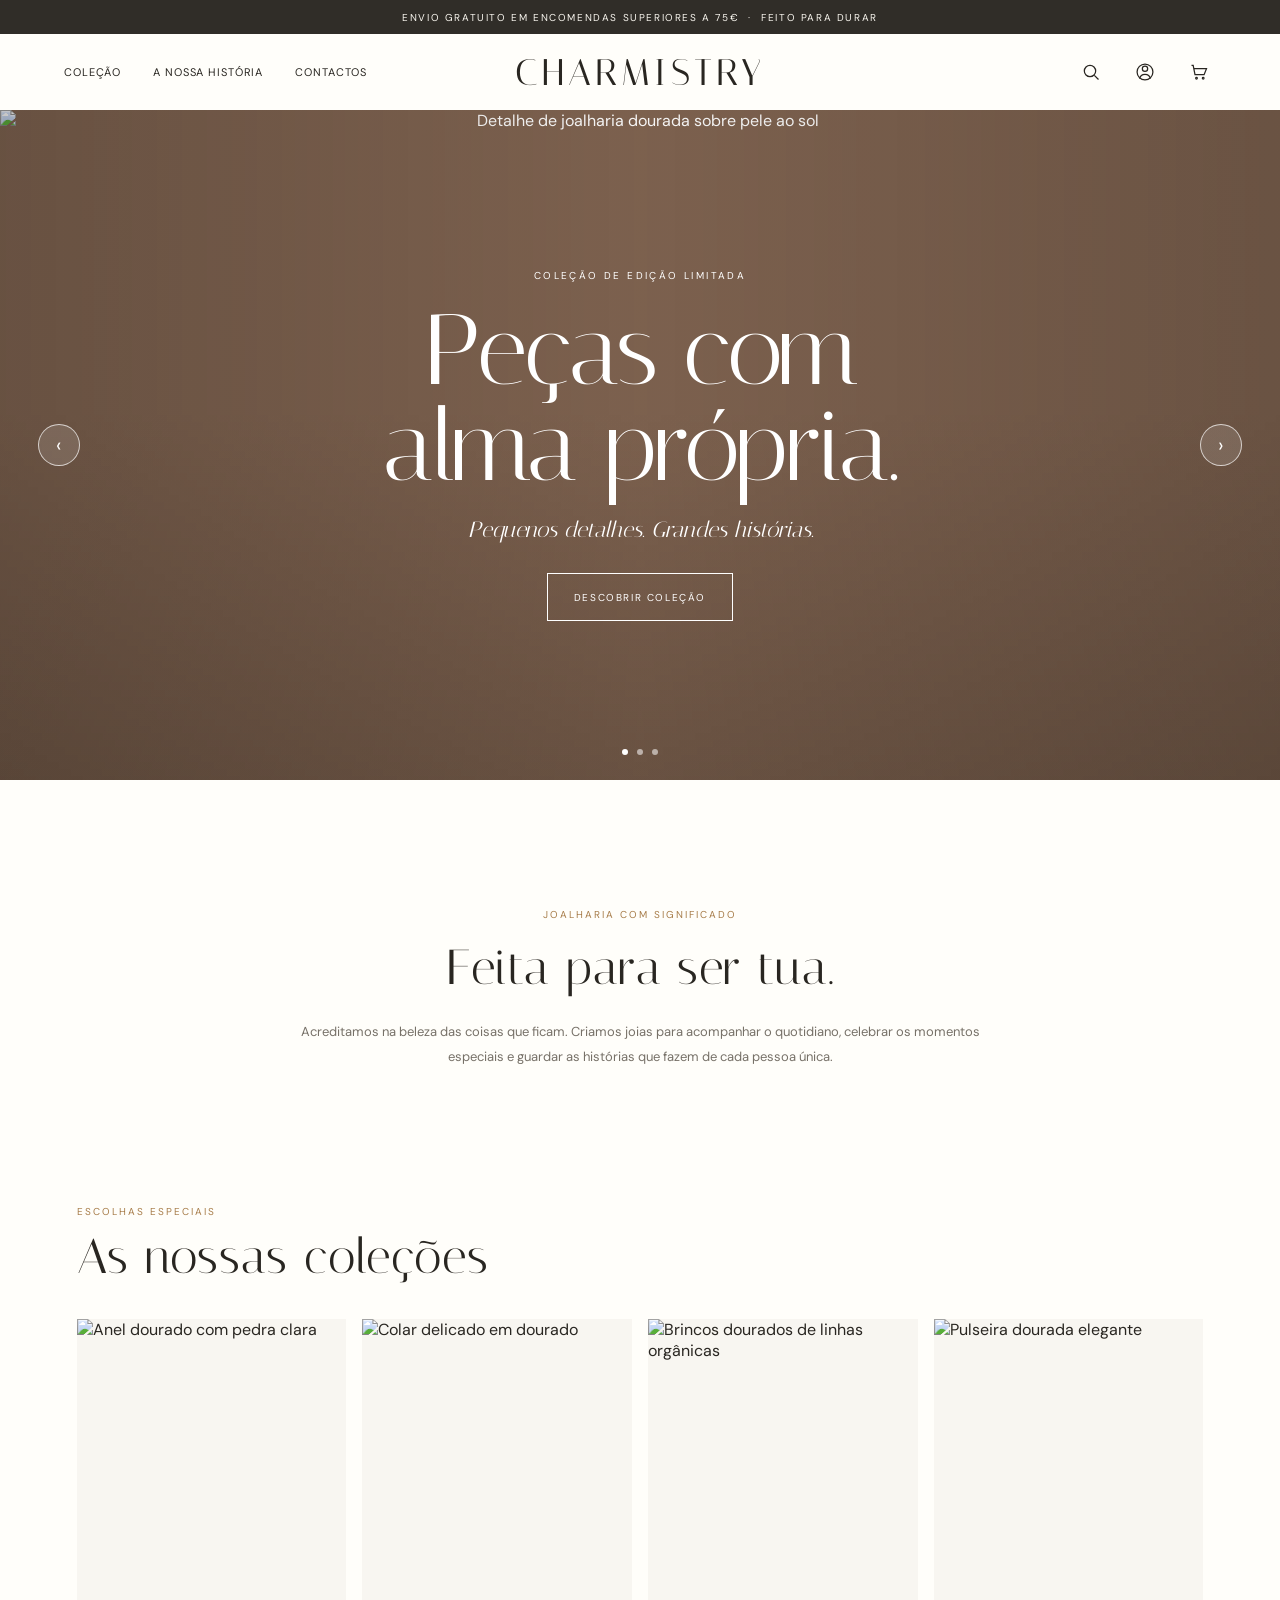
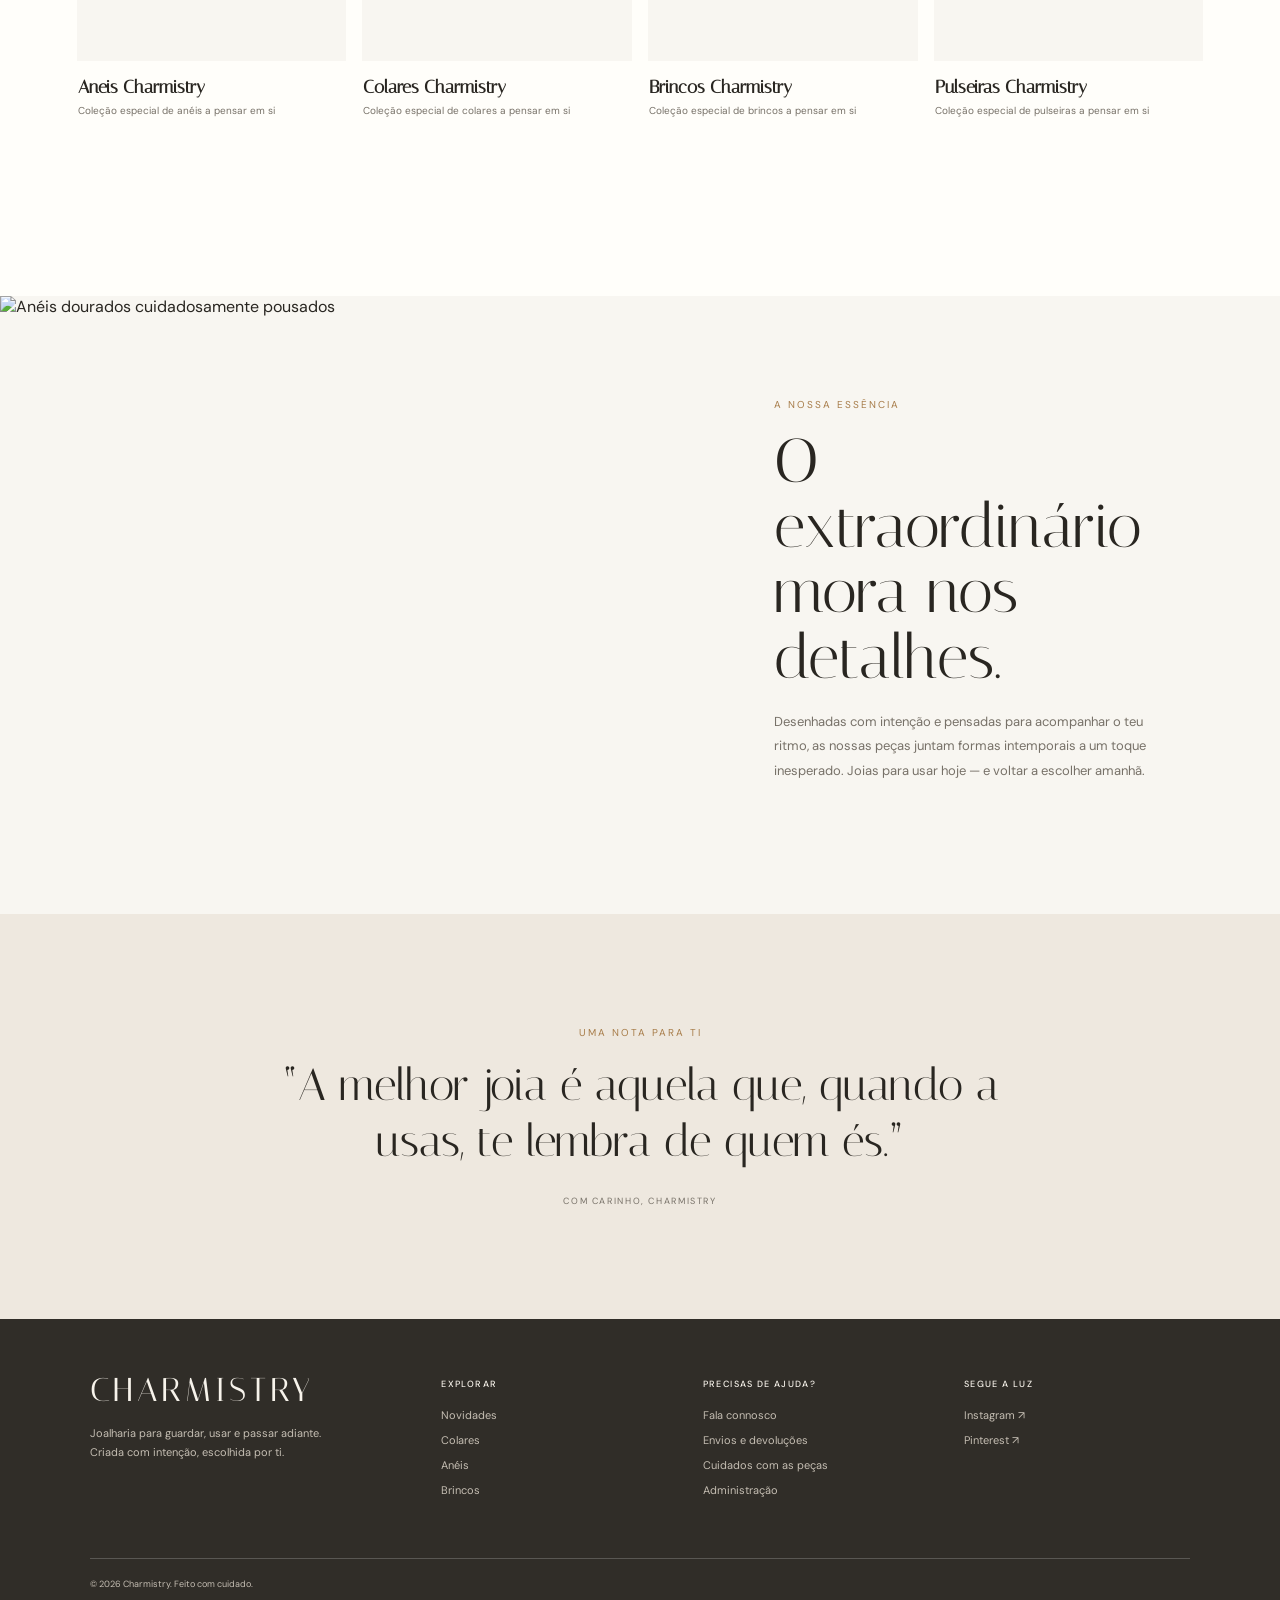
==== commit a2d8b2c6: "Add files via upload" ====
--- a/index.html
+++ b/index.html
@@ -5,7 +5,7 @@
   <meta name="viewport" content="width=device-width, initial-scale=1">
   <meta name="theme-color" content="#f8f6f1">
   <meta name="description" content="Joalharia para guardar, usar e passar adiante. Descubra peças feitas para acompanhar os seus momentos.">
-  <title>Gleam&Glow — Joalharia para todos os dias</title>
+  <title>Charmistry — Joalharia para todos os dias</title>
   <link rel="preconnect" href="https://images.unsplash.com">
   <link rel="preconnect" href="https://fonts.googleapis.com">
   <link rel="preconnect" href="https://fonts.gstatic.com" crossorigin>
@@ -28,7 +28,7 @@
       <a href="#historia">A nossa história</a>
       <a href="#contactos">Contactos</a>
     </nav>
-    <a class="wordmark" href="#" aria-label="Gleam&Glow — início">GLEAM&GLOW</a>
+    <a class="wordmark" href="#" aria-label="Charmistry — início">CHARMISTRY</a>
     <div class="header-actions">
       <button class="icon-button search-button" type="button" aria-label="Pesquisar" data-message="A pesquisa estará disponível em breve.">
         <svg viewBox="0 0 24 24" aria-hidden="true"><circle cx="10.8" cy="10.8" r="6.8"/><path d="m16 16 5 5"/></svg>
@@ -44,7 +44,7 @@
   </header>
 
   <main>
-    <section class="hero" aria-label="Novidades Gleam&Glow">
+    <section class="hero" aria-label="Novidades Charmistry">
       <img class="hero-image" src="https://images.unsplash.com/photo-1617038220319-276d3cfab638?auto=format&fit=crop&w=2200&q=88" alt="Detalhe de joalharia dourada sobre pele ao sol">
       <button class="hero-arrow prev" type="button" aria-label="Imagem anterior">‹</button>
       <div class="hero-content">
@@ -80,28 +80,28 @@
             <img src="https://images.unsplash.com/photo-1605100804763-247f67b3557e?auto=format&fit=crop&w=900&q=85" alt="Anel dourado com pedra clara" loading="lazy">
             <a class="quick-add collection-link" href="aneis.html">Ver toda a coleção</a>
           </div>
-          <div class="product-info"><div><h3 class="product-name">Aneis Gleam&Glow</h3><p class="product-detail">Coleção especial de anéis a pensar em si</p></div></div>
+          <div class="product-info"><div><h3 class="product-name">Aneis Charmistry</h3><p class="product-detail">Coleção especial de anéis a pensar em si</p></div></div>
         </article>
         <article class="product-card">
           <div class="product-photo">
             <img src="https://images.unsplash.com/photo-1611591437281-460bfbe1220a?auto=format&fit=crop&w=900&q=85" alt="Colar delicado em dourado" loading="lazy">
             <a class="quick-add collection-link" href="colares.html">Ver toda a coleção</a>
           </div>
-          <div class="product-info"><div><h3 class="product-name">Colares Gleam&Glow</h3><p class="product-detail">Coleção especial de colares a pensar em si</p></div></div>
+          <div class="product-info"><div><h3 class="product-name">Colares Charmistry</h3><p class="product-detail">Coleção especial de colares a pensar em si</p></div></div>
         </article>
         <article class="product-card">
           <div class="product-photo">
             <img src="https://images.unsplash.com/photo-1617038220319-276d3cfab638?auto=format&fit=crop&w=900&q=85" alt="Brincos dourados de linhas orgânicas" loading="lazy">
             <a class="quick-add collection-link" href="brincos.html">Ver toda a coleção</a>
           </div>
-          <div class="product-info"><div><h3 class="product-name">Brincos Gleam&Glow</h3><p class="product-detail">Coleção especial de brincos a pensar em si</p></div></div>
+          <div class="product-info"><div><h3 class="product-name">Brincos Charmistry</h3><p class="product-detail">Coleção especial de brincos a pensar em si</p></div></div>
         </article>
         <article class="product-card">
           <div class="product-photo">
             <img src="https://images.unsplash.com/photo-1617038260897-41a1f14a8ca0?auto=format&fit=crop&w=900&q=85" alt="Pulseira dourada elegante" loading="lazy">
             <a class="quick-add collection-link" href="pulseiras.html">Ver toda a coleção</a>
           </div>
-          <div class="product-info"><div><h3 class="product-name">Pulseiras Gleam&Glow</h3><p class="product-detail">Coleção especial de pulseiras a pensar em si</p></div></div>
+          <div class="product-info"><div><h3 class="product-name">Pulseiras Charmistry</h3><p class="product-detail">Coleção especial de pulseiras a pensar em si</p></div></div>
         </article>
       </div>
     </section>
@@ -120,21 +120,21 @@
     <section class="quote">
       <p class="section-label">Uma nota para ti</p>
       <blockquote>“A melhor joia é aquela que, quando a usas, te lembra de quem és.”</blockquote>
-      <cite>Com carinho, Gleam&Glow</cite>
+      <cite>Com carinho, Charmistry</cite>
     </section>
   </main>
 
   <footer id="contactos">
     <div class="footer-top">
       <div class="footer-brand">
-        <a class="wordmark" href="#">GLEAM&GLOW</a>
+        <a class="wordmark" href="#">CHARMISTRY</a>
         <p>Joalharia para guardar, usar e passar adiante. Criada com intenção, escolhida por ti.</p>
       </div>
       <div class="footer-column"><h3>Explorar</h3><a href="#colecao">Novidades</a><a href="#colecao">Colares</a><a href="#colecao">Anéis</a><a href="#colecao">Brincos</a></div>
-      <div class="footer-column"><h3>Precisas de ajuda?</h3><a href="mailto:gleamandglow.pt">Fala connosco</a><a href="#contactos">Envios e devoluções</a><a href="#contactos">Cuidados com as peças</a><a href="admin.html">Administração</a></div>
+      <div class="footer-column"><h3>Precisas de ajuda?</h3><a href="mailto:charmistry.pt">Fala connosco</a><a href="#contactos">Envios e devoluções</a><a href="#contactos">Cuidados com as peças</a><a href="admin.html">Administração</a></div>
       <div class="footer-column"><h3>Segue a luz</h3><a href="#contactos">Instagram ↗</a><a href="#contactos">Pinterest ↗</a></div>
     </div>
-    <div class="footer-bottom"><span>© 2026 Gleam&Glow. Feito com cuidado.</span></div>
+    <div class="footer-bottom"><span>© 2026 Charmistry. Feito com cuidado.</span></div>
   </footer>
   <div class="toast" role="status" aria-live="polite"></div>
 
--- a/styles.css
+++ b/styles.css
@@ -110,7 +110,6 @@
     .cart-popover-controls span { min-width: 14px; font-size: 11px; text-align: center; }
     .cart-popover-controls .cart-remove { width: auto; margin-left: auto; border: 0; color: var(--muted); font-size: 10px; text-decoration: underline; }
     .cart-popover-info .cart-popover-price { color: var(--ink); font-size: 10px; }
-    .cart-popover-info .cart-stock { margin: -5px 0 8px; }
     .cart-popover-footer { padding-top: 16px; }
     .cart-popover-total-row, .checkout-total-row { display: flex; justify-content: space-between; gap: 16px; font-size: 12px; }
     .cart-checkout { width: 100%; margin-top: 14px; border-color: var(--ink); background: var(--ink); color: var(--white); }
